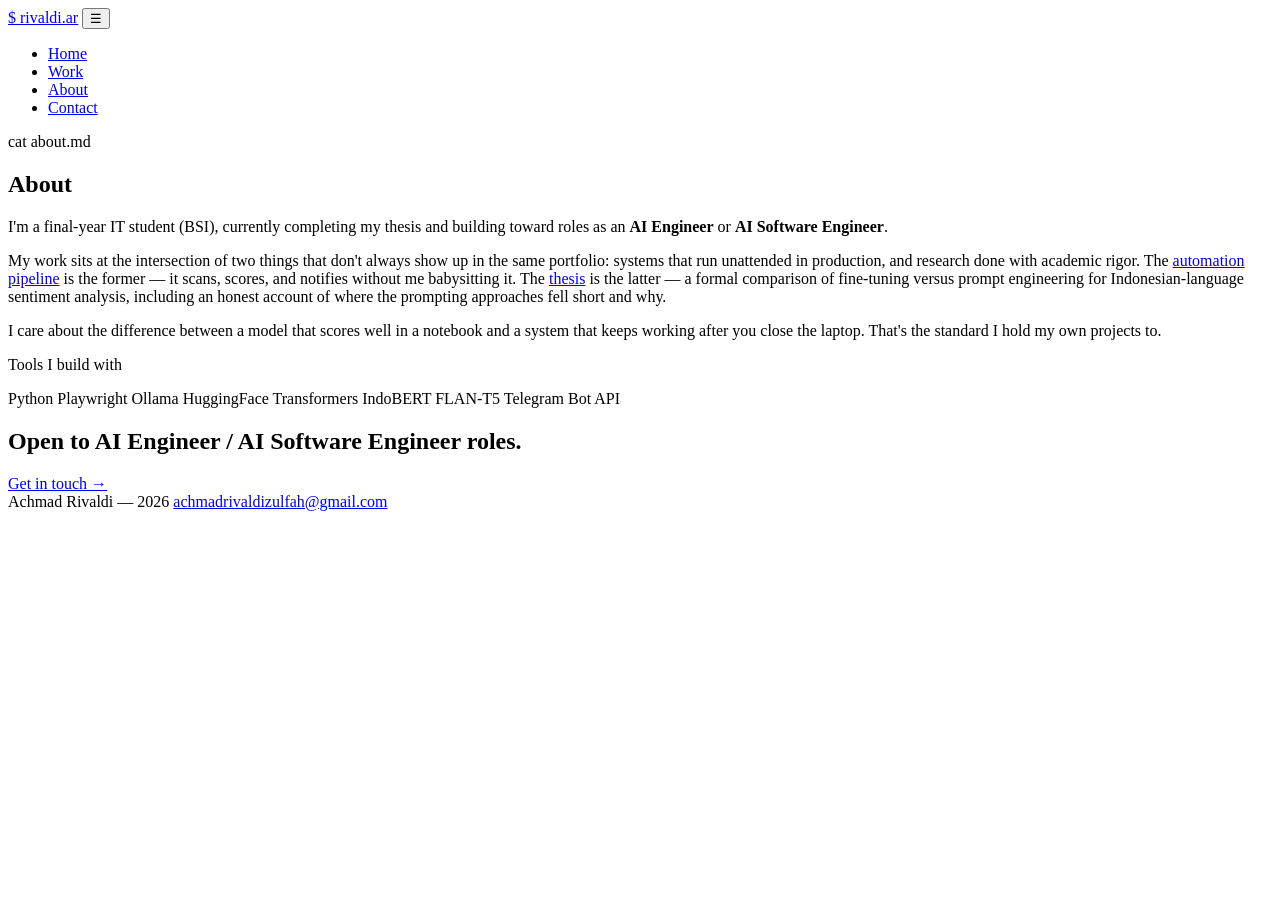
==== docs/about.html @ 9c2cc59d "Add files via upload" ====
<!DOCTYPE html>
<html lang="en">
<head>
<meta charset="UTF-8">
<meta name="viewport" content="width=device-width, initial-scale=1.0">
<title>About — Achmad Rivaldi</title>
<meta name="description" content="Final-year IT student combining production automation work with formal NLP research.">
<link rel="icon" type="image/svg+xml" href="assets/favicon.svg">
<link rel="preconnect" href="https://fonts.googleapis.com">
<link rel="preconnect" href="https://fonts.gstatic.com" crossorigin>
<link href="https://fonts.googleapis.com/css2?family=JetBrains+Mono:wght@400;500;700;800&family=Inter:wght@400;500;600&display=swap" rel="stylesheet">
<link rel="stylesheet" href="css/style.css">
</head>
<body>

<div class="accent-strip"></div>

<header class="site-header">
  <nav class="nav">
    <a href="index.html" class="logo"><span class="dot">$</span> rivaldi.ar</a>
    <button class="nav-toggle" aria-label="Toggle menu" aria-expanded="false">☰</button>
    <ul class="nav-links">
      <li><a href="index.html">Home</a></li>
      <li><a href="work.html">Work</a></li>
      <li><a href="about.html" class="active">About</a></li>
      <li><a href="contact.html" class="nav-cta">Contact</a></li>
    </ul>
  </nav>
</header>

<main>
  <section class="section about-section">
    <div class="wrap">
      <p class="eyebrow">cat about.md</p>
      <h1>About</h1>

      <div class="about-body">
        <p>I'm a final-year IT student (BSI), currently completing my thesis and building toward roles as an <strong>AI Engineer</strong> or <strong>AI Software Engineer</strong>.</p>

        <p>My work sits at the intersection of two things that don't always show up in the same portfolio: systems that run unattended in production, and research done with academic rigor. The <a href="work.html#pipeline">automation pipeline</a> is the former — it scans, scores, and notifies without me babysitting it. The <a href="work.html#thesis">thesis</a> is the latter — a formal comparison of fine-tuning versus prompt engineering for Indonesian-language sentiment analysis, including an honest account of where the prompting approaches fell short and why.</p>

        <p>I care about the difference between a model that scores well in a notebook and a system that keeps working after you close the laptop. That's the standard I hold my own projects to.</p>
      </div>

      <div class="skills-block">
        <p class="meta-label">Tools I build with</p>
        <div class="skill-tags">
          <span class="tag">Python</span>
          <span class="tag">Playwright</span>
          <span class="tag">Ollama</span>
          <span class="tag">HuggingFace Transformers</span>
          <span class="tag">IndoBERT</span>
          <span class="tag">FLAN-T5</span>
          <span class="tag">Telegram Bot API</span>
        </div>
      </div>
    </div>
  </section>

  <section class="section-tight cta-band">
    <div class="wrap cta-band-inner">
      <h2>Open to AI Engineer / AI Software Engineer roles.</h2>
      <a href="contact.html" class="btn btn-primary">Get in touch →</a>
    </div>
  </section>
</main>

<footer class="site-footer">
  <div class="wrap footer-inner">
    <span>Achmad Rivaldi — 2026</span>
    <a href="contact.html">achmadrivaldizulfah@gmail.com</a>
  </div>
</footer>

<script src="js/main.js"></script>
</body>
</html>
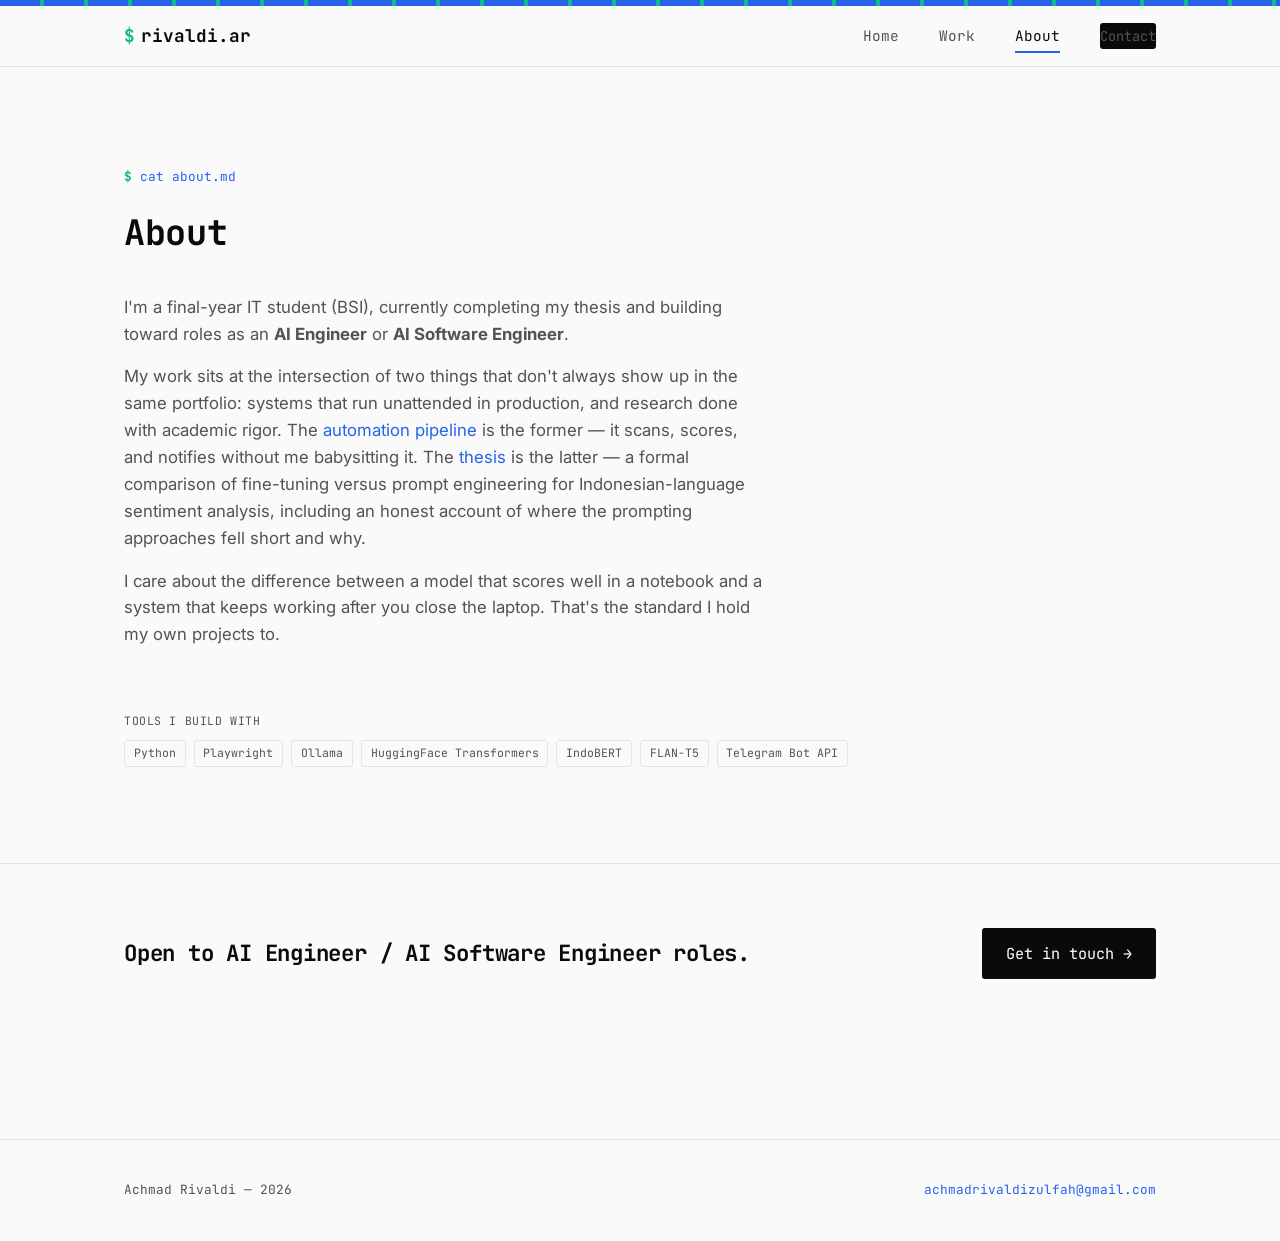
==== commit dc163b86: "Update about.html" ====
--- a/docs/about.html
+++ b/docs/about.html
@@ -5,6 +5,15 @@
 <meta name="viewport" content="width=device-width, initial-scale=1.0">
 <title>About — Achmad Rivaldi</title>
 <meta name="description" content="Final-year IT student combining production automation work with formal NLP research.">
+<meta property="og:type" content="website">
+<meta property="og:title" content="About — Achmad Rivaldi">
+<meta property="og:description" content="Final-year IT student combining production automation work with formal NLP research.">
+<meta property="og:image" content="https://shoryuuuuuuu.github.io/FlyRank-Internship-Achmad-Rivaldi-Zulfah/assets/pipeline-telegram-report.png">
+<meta property="og:url" content="https://shoryuuuuuuu.github.io/FlyRank-Internship-Achmad-Rivaldi-Zulfah/about.html">
+<meta name="twitter:card" content="summary_large_image">
+<meta name="twitter:title" content="About — Achmad Rivaldi">
+<meta name="twitter:description" content="Final-year IT student combining production automation work with formal NLP research.">
+<meta name="twitter:image" content="https://shoryuuuuuuu.github.io/FlyRank-Internship-Achmad-Rivaldi-Zulfah/assets/pipeline-telegram-report.png">
 <link rel="icon" type="image/svg+xml" href="assets/favicon.svg">
 <link rel="preconnect" href="https://fonts.googleapis.com">
 <link rel="preconnect" href="https://fonts.gstatic.com" crossorigin>
--- a/docs/css/style.css
+++ b/docs/css/style.css
@@ -0,0 +1,432 @@
+/* ============================================
+   DESIGN TOKENS
+   ============================================ */
+:root {
+  --color-main: #2563EB;
+  --color-text: #0A0A0A;
+  --color-bg: #FAFAFA;
+  --color-accent: #10B981;
+  --color-text-soft: #52525B;
+  --color-border: #E4E4E7;
+  --color-surface: #FFFFFF;
+
+  --font-mono: 'JetBrains Mono', 'Courier New', monospace;
+  --font-body: 'Inter', -apple-system, sans-serif;
+
+  --max-width: 1080px;
+  --space-1: 0.5rem;
+  --space-2: 1rem;
+  --space-3: 1.5rem;
+  --space-4: 2.5rem;
+  --space-5: 4rem;
+  --space-6: 6rem;
+}
+
+@media (prefers-reduced-motion: reduce) {
+  * { animation-duration: 0.01ms !important; transition-duration: 0.01ms !important; }
+}
+
+* { box-sizing: border-box; margin: 0; padding: 0; }
+
+html { scroll-behavior: smooth; }
+
+body {
+  font-family: var(--font-body);
+  background: var(--color-bg);
+  color: var(--color-text);
+  line-height: 1.6;
+  font-size: 16px;
+  -webkit-font-smoothing: antialiased;
+}
+
+a { color: inherit; text-decoration: none; }
+img { max-width: 100%; display: block; }
+ul { list-style: none; }
+
+h1, h2, h3, h4 {
+  font-family: var(--font-mono);
+  font-weight: 700;
+  letter-spacing: -0.01em;
+  line-height: 1.15;
+}
+
+::selection { background: var(--color-main); color: #fff; }
+
+:focus-visible {
+  outline: 2px solid var(--color-main);
+  outline-offset: 3px;
+}
+
+/* ============================================
+   SIGNATURE: terminal accent strip
+   ============================================ */
+.accent-strip {
+  height: 6px;
+  width: 100%;
+  background: repeating-linear-gradient(
+    90deg,
+    var(--color-main) 0px,
+    var(--color-main) 40px,
+    var(--color-accent) 40px,
+    var(--color-accent) 44px
+  );
+}
+
+.eyebrow {
+  font-family: var(--font-mono);
+  font-size: 0.8rem;
+  color: var(--color-main);
+  display: inline-flex;
+  align-items: center;
+  gap: 0.5rem;
+  margin-bottom: var(--space-2);
+}
+.eyebrow::before { content: "$"; color: var(--color-accent); font-weight: 700; }
+
+/* ============================================
+   LAYOUT
+   ============================================ */
+.wrap {
+  max-width: var(--max-width);
+  margin: 0 auto;
+  padding: 0 var(--space-3);
+}
+
+/* ============================================
+   NAV
+   ============================================ */
+.site-header {
+  position: sticky;
+  top: 0;
+  background: rgba(250, 250, 250, 0.92);
+  backdrop-filter: blur(8px);
+  border-bottom: 1px solid var(--color-border);
+  z-index: 100;
+}
+
+.nav {
+  display: flex;
+  align-items: center;
+  justify-content: space-between;
+  padding: var(--space-2) var(--space-3);
+  max-width: var(--max-width);
+  margin: 0 auto;
+}
+
+.logo {
+  font-family: var(--font-mono);
+  font-weight: 700;
+  font-size: 1.1rem;
+  display: flex;
+  align-items: center;
+  gap: 0.4rem;
+}
+.logo .dot { color: var(--color-accent); }
+
+.nav-links {
+  display: flex;
+  gap: var(--space-4);
+  font-family: var(--font-mono);
+  font-size: 0.9rem;
+}
+
+.nav-links a {
+  position: relative;
+  padding: 0.25rem 0;
+  color: var(--color-text-soft);
+  transition: color 0.15s ease;
+}
+.nav-links a:hover, .nav-links a.active { color: var(--color-text); }
+.nav-links a.active::after {
+  content: "";
+  position: absolute;
+  left: 0; bottom: -4px;
+  width: 100%; height: 2px;
+  background: var(--color-main);
+}
+
+.nav-cta {
+  font-family: var(--font-mono);
+  font-size: 0.85rem;
+  background: var(--color-text);
+  color: #fff;
+  padding: 0.5rem 1rem;
+  border-radius: 3px;
+  white-space: nowrap;
+}
+.nav-cta:hover { background: var(--color-main); }
+
+.nav-toggle {
+  display: none;
+  background: none;
+  border: none;
+  font-family: var(--font-mono);
+  font-size: 1.4rem;
+  cursor: pointer;
+  color: var(--color-text);
+}
+
+@media (max-width: 760px) {
+  .nav-links { display: none; }
+  .nav-links.open {
+    display: flex;
+    flex-direction: column;
+    position: absolute;
+    top: 100%;
+    left: 0; right: 0;
+    background: var(--color-surface);
+    border-bottom: 1px solid var(--color-border);
+    padding: var(--space-2) var(--space-3);
+    gap: var(--space-2);
+  }
+  .nav-toggle { display: block; }
+}
+
+/* ============================================
+   BUTTONS
+   ============================================ */
+.btn {
+  display: inline-flex;
+  align-items: center;
+  gap: 0.5rem;
+  font-family: var(--font-mono);
+  font-size: 0.95rem;
+  padding: 0.85rem 1.5rem;
+  border-radius: 3px;
+  transition: transform 0.15s ease, background 0.15s ease;
+}
+.btn-primary {
+  background: var(--color-text);
+  color: #fff;
+}
+.btn-primary:hover { background: var(--color-main); transform: translateY(-2px); }
+.btn-secondary {
+  border: 1px solid var(--color-border);
+  color: var(--color-text);
+}
+.btn-secondary:hover { border-color: var(--color-main); color: var(--color-main); }
+
+/* ============================================
+   FOOTER
+   ============================================ */
+.site-footer {
+  border-top: 1px solid var(--color-border);
+  padding: var(--space-4) 0;
+  margin-top: var(--space-6);
+}
+.footer-inner {
+  display: flex;
+  justify-content: space-between;
+  align-items: center;
+  flex-wrap: wrap;
+  gap: var(--space-2);
+  font-family: var(--font-mono);
+  font-size: 0.8rem;
+  color: var(--color-text-soft);
+}
+.footer-inner a { color: var(--color-main); }
+.footer-inner a:hover { text-decoration: underline; }
+
+/* ============================================
+   TAGS / STATUS
+   ============================================ */
+.tag {
+  font-family: var(--font-mono);
+  font-size: 0.72rem;
+  padding: 0.2rem 0.55rem;
+  border-radius: 3px;
+  border: 1px solid var(--color-border);
+  color: var(--color-text-soft);
+  display: inline-block;
+}
+.tag-status {
+  border-color: var(--color-accent);
+  color: var(--color-accent);
+  background: rgba(16, 185, 129, 0.08);
+}
+
+/* utility */
+.section { padding: var(--space-6) 0; }
+.section-tight { padding: var(--space-5) 0; }
+.text-soft { color: var(--color-text-soft); }
+
+/* ============================================
+   HERO
+   ============================================ */
+.hero { padding: var(--space-6) 0 var(--space-5); }
+.hero-inner { max-width: 760px; }
+.hero-title {
+  font-size: clamp(2rem, 5vw, 3.2rem);
+  margin-bottom: var(--space-3);
+}
+.hero-sub {
+  font-size: 1.1rem;
+  color: var(--color-text-soft);
+  max-width: 600px;
+  margin-bottom: var(--space-4);
+}
+.hero-actions { display: flex; gap: var(--space-2); flex-wrap: wrap; }
+
+/* ============================================
+   PROOF GRID (hero page)
+   ============================================ */
+.proof-strip { border-top: 1px solid var(--color-border); }
+.proof-grid {
+  display: grid;
+  grid-template-columns: 1fr 1fr;
+  gap: var(--space-4);
+}
+.proof-item h3 { font-size: 1.3rem; margin-bottom: var(--space-1); }
+.proof-item p.text-soft { margin-bottom: var(--space-2); }
+.proof-link {
+  font-family: var(--font-mono);
+  font-size: 0.85rem;
+  color: var(--color-main);
+}
+.proof-link:hover { text-decoration: underline; }
+
+@media (max-width: 700px) {
+  .proof-grid { grid-template-columns: 1fr; }
+}
+
+/* ============================================
+   CASE STUDY (work page)
+   ============================================ */
+.case-study { border-top: 1px solid var(--color-border); }
+.case-head h2 { font-size: 1.8rem; margin: 0.6rem 0 0.5rem; }
+.case-dek { max-width: 620px; font-size: 1.05rem; }
+
+.case-meta {
+  display: grid;
+  grid-template-columns: repeat(3, 1fr);
+  gap: var(--space-3);
+  margin: var(--space-4) 0;
+  padding: var(--space-3);
+  background: var(--color-surface);
+  border: 1px solid var(--color-border);
+  border-radius: 4px;
+}
+.meta-item { display: flex; flex-direction: column; gap: 0.3rem; }
+.meta-label {
+  font-family: var(--font-mono);
+  font-size: 0.72rem;
+  text-transform: uppercase;
+  letter-spacing: 0.05em;
+  color: var(--color-text-soft);
+}
+.meta-value { font-size: 0.92rem; }
+.meta-value a { color: var(--color-main); }
+.meta-value a:hover { text-decoration: underline; }
+
+.case-body { max-width: 720px; }
+.case-body h3 {
+  font-size: 1.05rem;
+  margin: var(--space-3) 0 0.6rem;
+}
+.case-body p { margin-bottom: var(--space-2); color: var(--color-text-soft); }
+.case-body strong { color: var(--color-text); }
+
+.gallery-placeholder {
+  border: 1px dashed var(--color-border);
+  border-radius: 4px;
+  padding: var(--space-3);
+  margin: var(--space-3) 0;
+  background: rgba(37, 99, 235, 0.03);
+}
+.gallery-placeholder .eyebrow { margin-bottom: 0.3rem; }
+.gallery-placeholder p.text-soft { margin-bottom: 0; font-size: 0.9rem; }
+
+.callout {
+  border-left: 3px solid var(--color-accent);
+  padding: 0.8rem var(--space-2);
+  background: rgba(16, 185, 129, 0.05);
+  margin-top: var(--space-3);
+}
+.callout p:last-child { margin-bottom: 0; color: var(--color-text); }
+
+@media (max-width: 700px) {
+  .case-meta { grid-template-columns: 1fr; }
+}
+
+/* ============================================
+   CTA BAND
+   ============================================ */
+.cta-band { border-top: 1px solid var(--color-border); }
+.cta-band-inner {
+  display: flex;
+  justify-content: space-between;
+  align-items: center;
+  flex-wrap: wrap;
+  gap: var(--space-2);
+}
+.cta-band-inner h2 { font-size: 1.4rem; }
+
+/* ============================================
+   ABOUT PAGE
+   ============================================ */
+.about-section h1 { font-size: 2.2rem; margin: 0.6rem 0 var(--space-4); }
+.about-body { max-width: 640px; }
+.about-body p {
+  font-size: 1.05rem;
+  color: var(--color-text-soft);
+  margin-bottom: var(--space-2);
+}
+.about-body a { color: var(--color-main); }
+.about-body a:hover { text-decoration: underline; }
+
+.skills-block { margin-top: var(--space-5); }
+.skill-tags {
+  display: flex;
+  flex-wrap: wrap;
+  gap: 0.5rem;
+  margin-top: 0.6rem;
+}
+
+/* ============================================
+   CONTACT PAGE
+   ============================================ */
+.contact-section { padding: var(--space-6) 0; }
+.contact-wrap { max-width: 560px; }
+.contact-section h1 { font-size: 2.4rem; margin: 0.6rem 0 var(--space-2); }
+.contact-sub { font-size: 1.05rem; margin-bottom: var(--space-4); }
+
+.contact-options {
+  display: flex;
+  flex-direction: column;
+  gap: var(--space-2);
+}
+.contact-card {
+  display: flex;
+  flex-direction: column;
+  gap: 0.3rem;
+  padding: var(--space-3);
+  border: 1px solid var(--color-border);
+  border-radius: 4px;
+  background: var(--color-surface);
+  transition: border-color 0.15s ease, transform 0.15s ease;
+}
+.contact-card:hover {
+  border-color: var(--color-main);
+  transform: translateY(-2px);
+}
+.contact-value {
+  font-family: var(--font-mono);
+  font-size: 1.1rem;
+}
+.secondary-links {
+  margin-top: 24px;
+  font-size: 0.9rem;
+  color: var(--text-soft, #888);
+}
+.secondary-links a {
+  color: inherit;
+  text-decoration: underline;
+  text-underline-offset: 3px;
+}
+.secondary-links a:hover {
+  color: var(--accent, #10B981);
+}
+.secondary-links .sep {
+  margin: 0 8px;
+  opacity: 0.5;
+}
